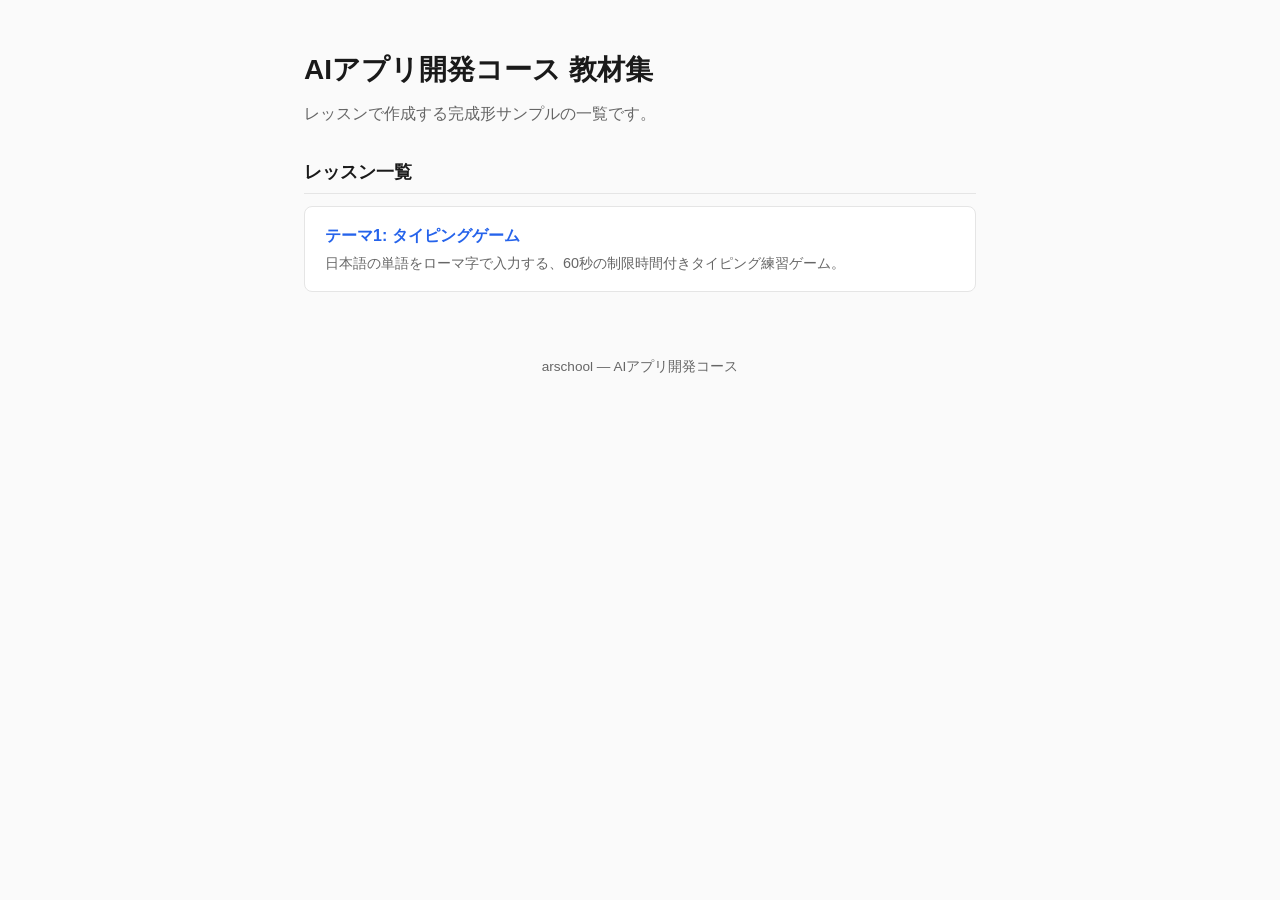
==== docs/index.html @ 4d73a26d "add theme1 typing game lesson Co-Authored-By: Claude Opus 4.7 (1M context) <noreply@anthropic.com>" ====
<!DOCTYPE html>
<html lang="ja">
<head>
  <meta charset="UTF-8">
  <meta name="viewport" content="width=device-width, initial-scale=1.0">
  <title>AIアプリ開発コース 教材集</title>
  <style>
    :root {
      color-scheme: light dark;
      --fg: #1a1a1a;
      --bg: #fafafa;
      --muted: #666;
      --accent: #2563eb;
      --card: #fff;
      --border: #e5e5e5;
    }
    @media (prefers-color-scheme: dark) {
      :root {
        --fg: #f0f0f0;
        --bg: #121212;
        --muted: #aaa;
        --accent: #60a5fa;
        --card: #1e1e1e;
        --border: #333;
      }
    }
    * { box-sizing: border-box; }
    body {
      margin: 0;
      font-family: -apple-system, BlinkMacSystemFont, "Helvetica Neue", "Hiragino Sans", "Yu Gothic", sans-serif;
      color: var(--fg);
      background: var(--bg);
      line-height: 1.6;
    }
    main {
      max-width: 720px;
      margin: 0 auto;
      padding: 48px 24px 96px;
    }
    h1 {
      font-size: 1.75rem;
      margin: 0 0 8px;
    }
    .lead {
      color: var(--muted);
      margin: 0 0 32px;
    }
    h2 {
      font-size: 1.1rem;
      margin: 32px 0 12px;
      padding-bottom: 6px;
      border-bottom: 1px solid var(--border);
    }
    ul.lessons {
      list-style: none;
      padding: 0;
      margin: 0;
      display: grid;
      gap: 12px;
    }
    ul.lessons li {
      background: var(--card);
      border: 1px solid var(--border);
      border-radius: 8px;
      padding: 16px 20px;
    }
    ul.lessons a {
      color: var(--accent);
      text-decoration: none;
      font-weight: 600;
    }
    ul.lessons a:hover { text-decoration: underline; }
    .desc {
      color: var(--muted);
      font-size: 0.9rem;
      margin-top: 4px;
    }
    .empty {
      color: var(--muted);
      font-style: italic;
    }
    footer {
      margin-top: 64px;
      color: var(--muted);
      font-size: 0.85rem;
      text-align: center;
    }
  </style>
</head>
<body>
  <main>
    <h1>AIアプリ開発コース 教材集</h1>
    <p class="lead">レッスンで作成する完成形サンプルの一覧です。</p>

    <h2>レッスン一覧</h2>
    <ul class="lessons">
      <li>
        <a href="theme1-typing-game/">テーマ1: タイピングゲーム</a>
        <div class="desc">日本語の単語をローマ字で入力する、60秒の制限時間付きタイピング練習ゲーム。</div>
      </li>
    </ul>

    <footer>
      arschool — AIアプリ開発コース
    </footer>
  </main>
</body>
</html>
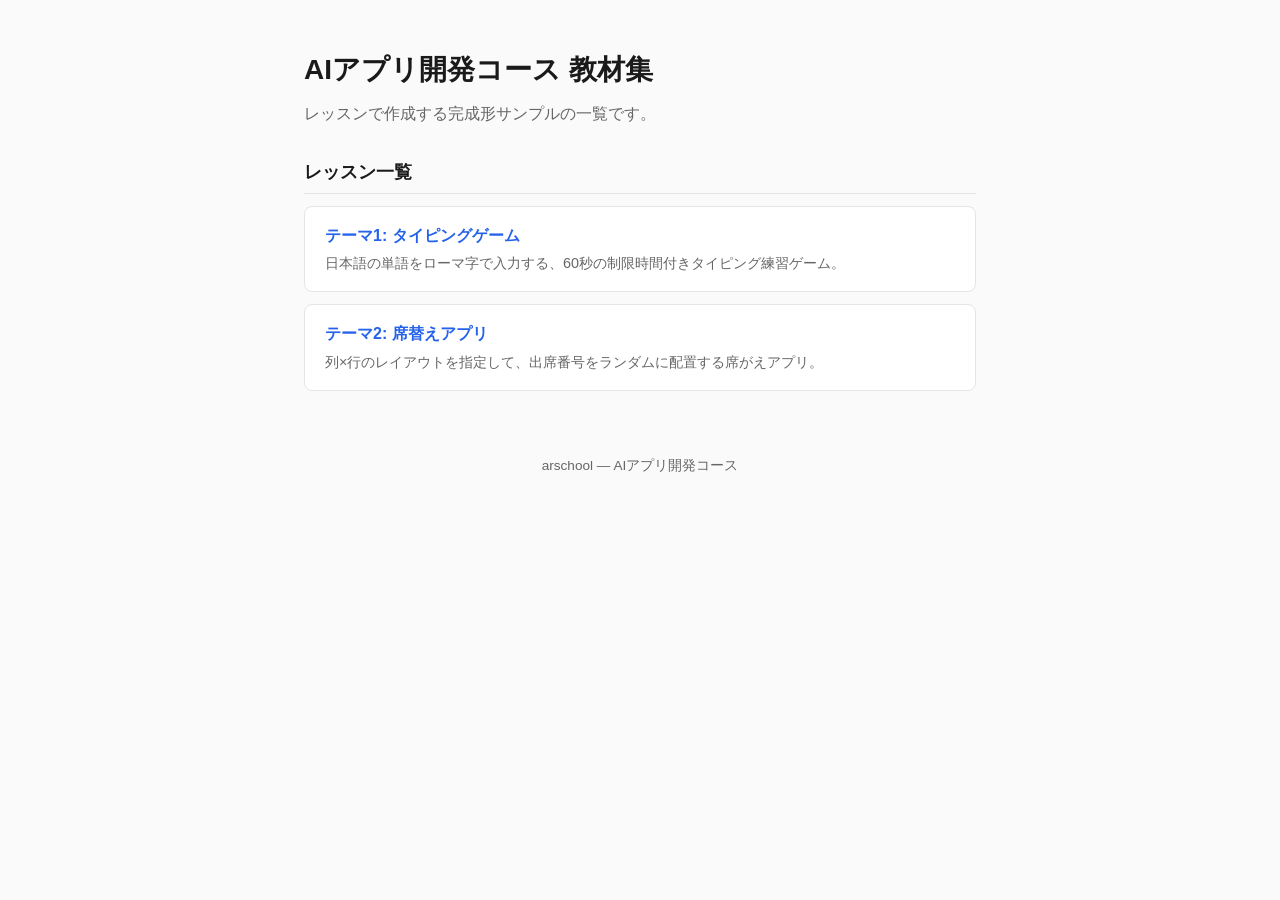
==== commit d0845fc1: "add theme2 seat shuffle lesson Co-Authored-By: Claude Opus 4.7 (1M context) <noreply@anthropic.com>" ====
--- a/docs/index.html
+++ b/docs/index.html
@@ -98,6 +98,10 @@
         <a href="theme1-typing-game/">テーマ1: タイピングゲーム</a>
         <div class="desc">日本語の単語をローマ字で入力する、60秒の制限時間付きタイピング練習ゲーム。</div>
       </li>
+      <li>
+        <a href="theme2-seat-shuffle/">テーマ2: 席替えアプリ</a>
+        <div class="desc">列×行のレイアウトを指定して、出席番号をランダムに配置する席がえアプリ。</div>
+      </li>
     </ul>
 
     <footer>
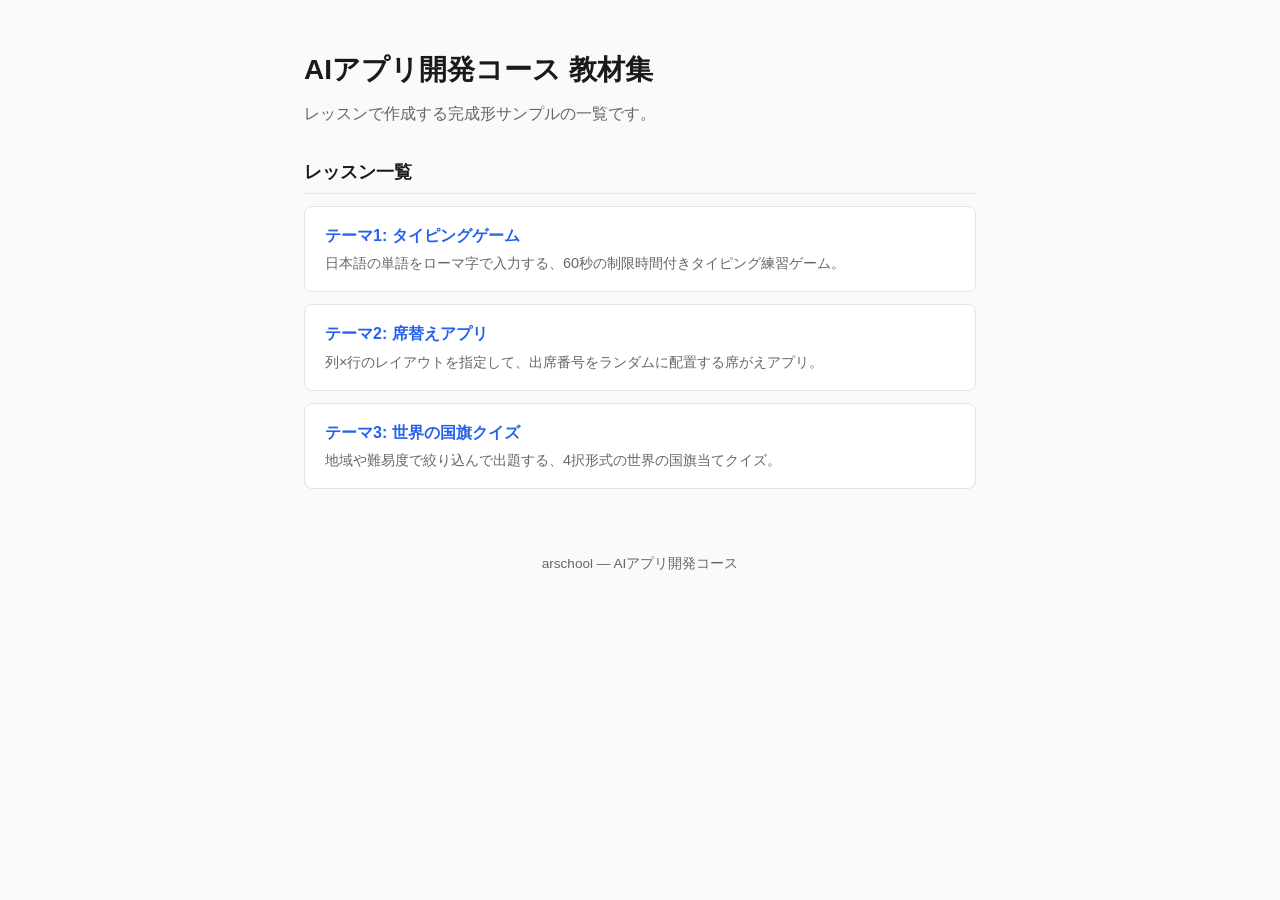
==== commit f77bc045: "Add theme3: world flag quiz lesson - 254問の4択国旗クイズ(地域・難易度フィルター付き) - docs/index.html のレッスン一覧にテーマ3を追加 -" ====
--- a/docs/index.html
+++ b/docs/index.html
@@ -102,6 +102,10 @@
         <a href="theme2-seat-shuffle/">テーマ2: 席替えアプリ</a>
         <div class="desc">列×行のレイアウトを指定して、出席番号をランダムに配置する席がえアプリ。</div>
       </li>
+      <li>
+        <a href="theme3-flag-quiz/">テーマ3: 世界の国旗クイズ</a>
+        <div class="desc">地域や難易度で絞り込んで出題する、4択形式の世界の国旗当てクイズ。</div>
+      </li>
     </ul>
 
     <footer>
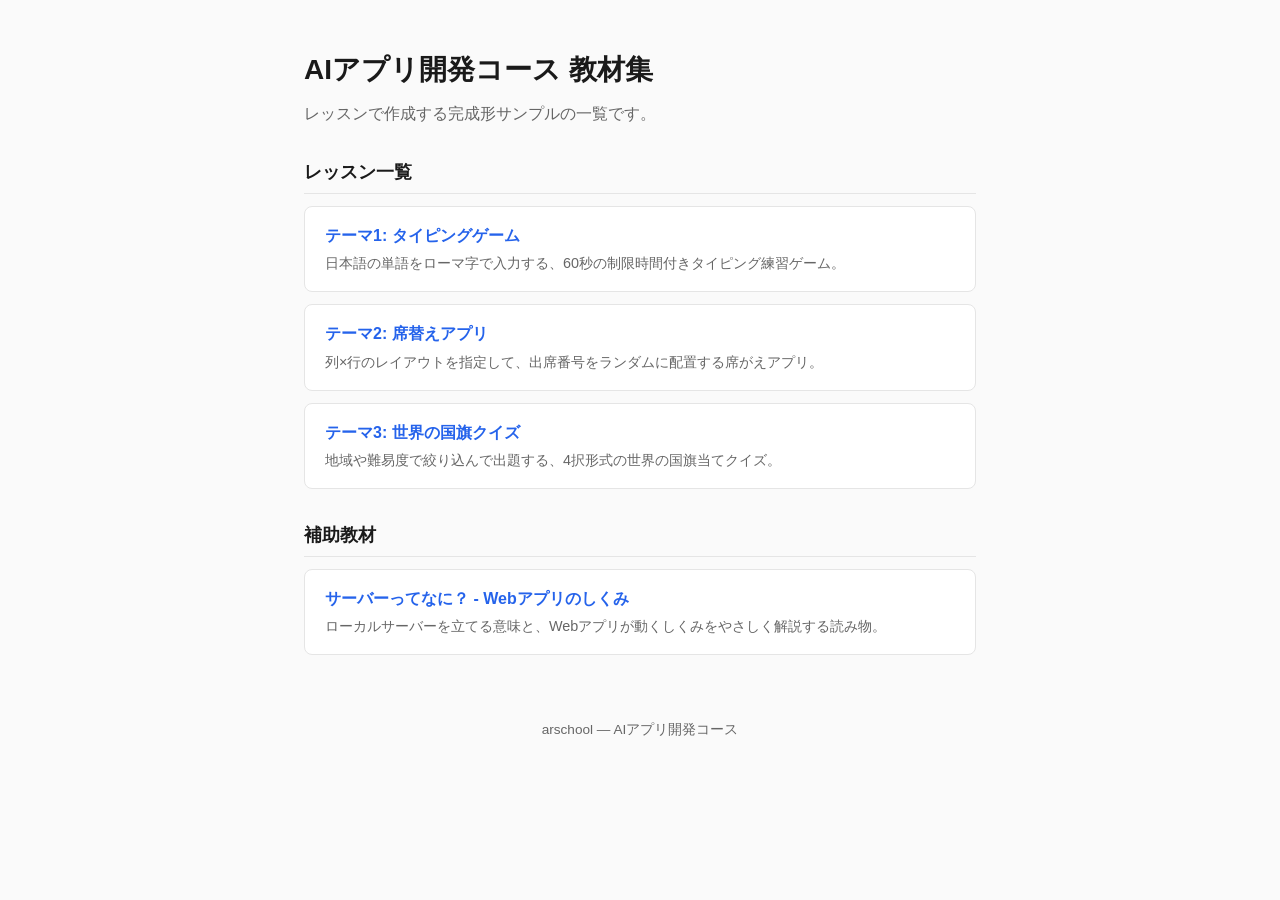
==== commit eac964ea: "Add 補助教材 section linking local-server-guide - レッスン一覧の下に「補助教材」見出しを追加 - ローカルサーバー解説ページ(local-server-gui" ====
--- a/docs/index.html
+++ b/docs/index.html
@@ -108,6 +108,14 @@
       </li>
     </ul>
 
+    <h2>補助教材</h2>
+    <ul class="lessons">
+      <li>
+        <a href="local-server-guide.html">サーバーってなに？ - Webアプリのしくみ</a>
+        <div class="desc">ローカルサーバーを立てる意味と、Webアプリが動くしくみをやさしく解説する読み物。</div>
+      </li>
+    </ul>
+
     <footer>
       arschool — AIアプリ開発コース
     </footer>
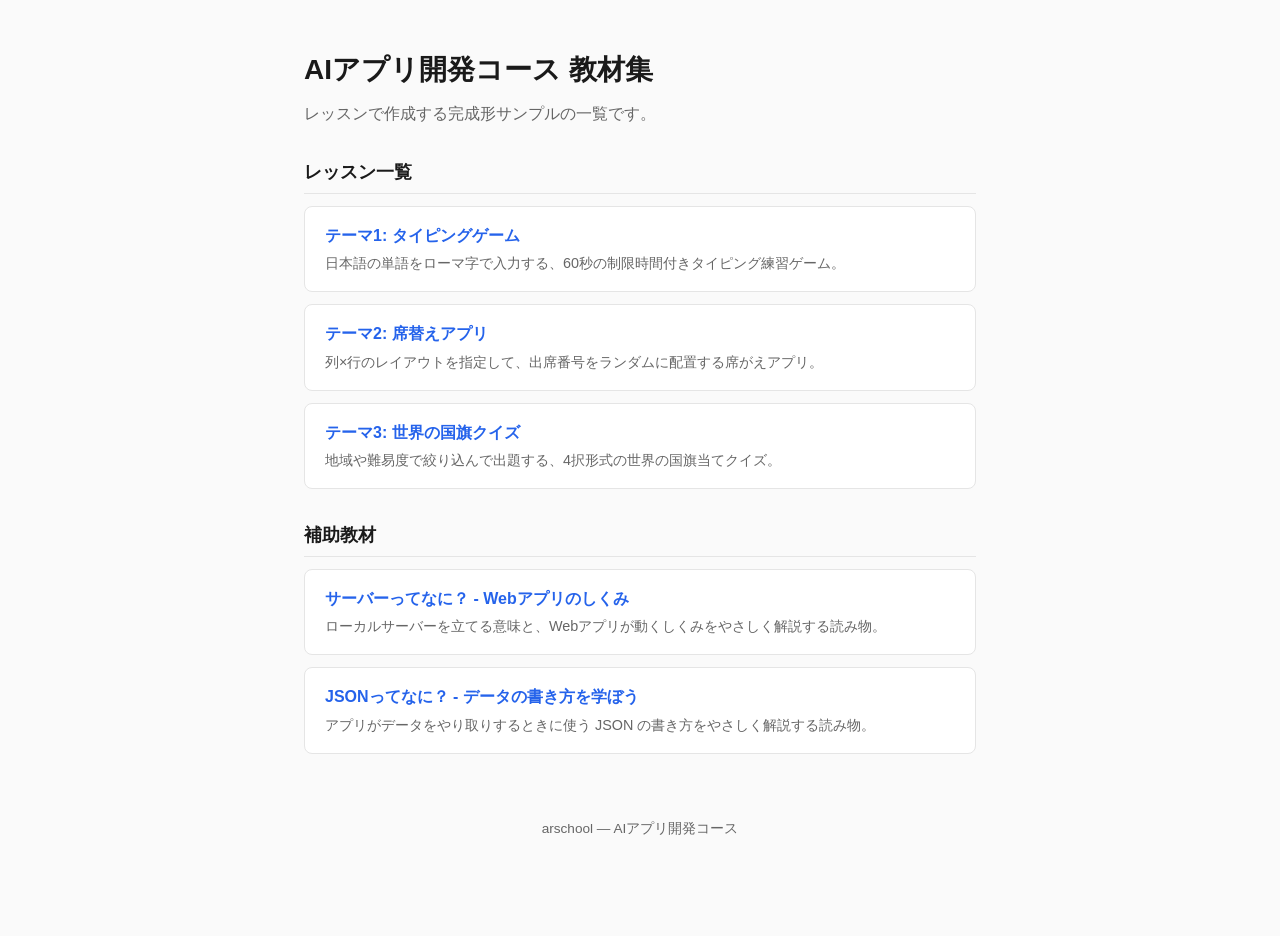
==== commit cc9155c8: "Add JSON guide to 補助教材 section 補助教材の「サーバーってなに？」の下に json-guide.html へのリンクを追加。  Co-Authored-By: Claude" ====
--- a/docs/index.html
+++ b/docs/index.html
@@ -114,6 +114,10 @@
         <a href="local-server-guide.html">サーバーってなに？ - Webアプリのしくみ</a>
         <div class="desc">ローカルサーバーを立てる意味と、Webアプリが動くしくみをやさしく解説する読み物。</div>
       </li>
+      <li>
+        <a href="json-guide.html">JSONってなに？ - データの書き方を学ぼう</a>
+        <div class="desc">アプリがデータをやり取りするときに使う JSON の書き方をやさしく解説する読み物。</div>
+      </li>
     </ul>
 
     <footer>
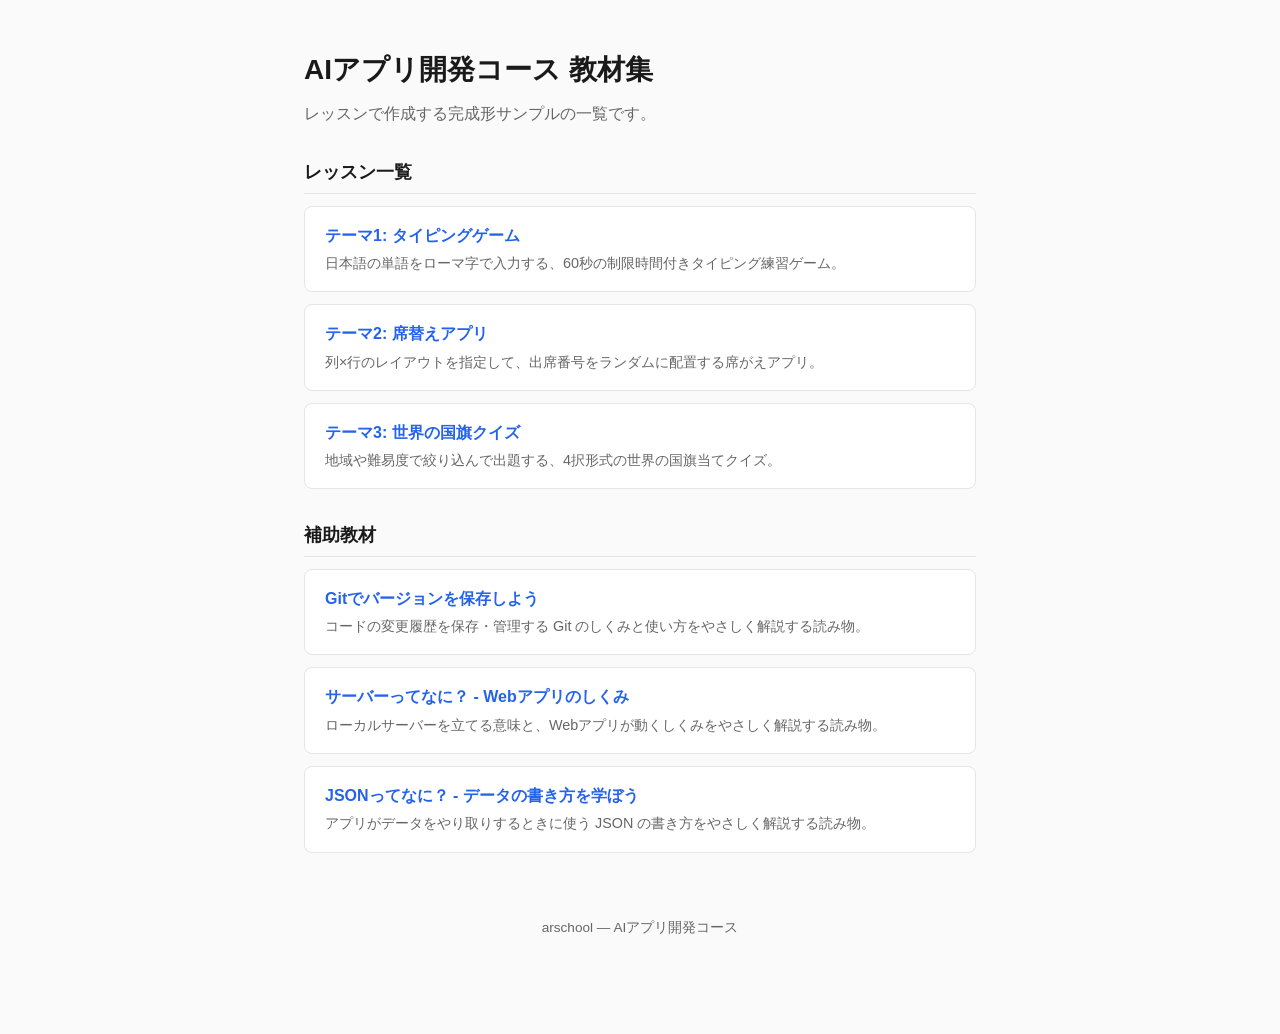
==== commit e82d58a3: "Add git-guide to top of 補助教材 section Co-Authored-By: Claude Opus 4.8 (1M context) <noreply@anthropic" ====
--- a/docs/index.html
+++ b/docs/index.html
@@ -111,6 +111,10 @@
     <h2>補助教材</h2>
     <ul class="lessons">
       <li>
+        <a href="git-guide.html">Gitでバージョンを保存しよう</a>
+        <div class="desc">コードの変更履歴を保存・管理する Git のしくみと使い方をやさしく解説する読み物。</div>
+      </li>
+      <li>
         <a href="local-server-guide.html">サーバーってなに？ - Webアプリのしくみ</a>
         <div class="desc">ローカルサーバーを立てる意味と、Webアプリが動くしくみをやさしく解説する読み物。</div>
       </li>
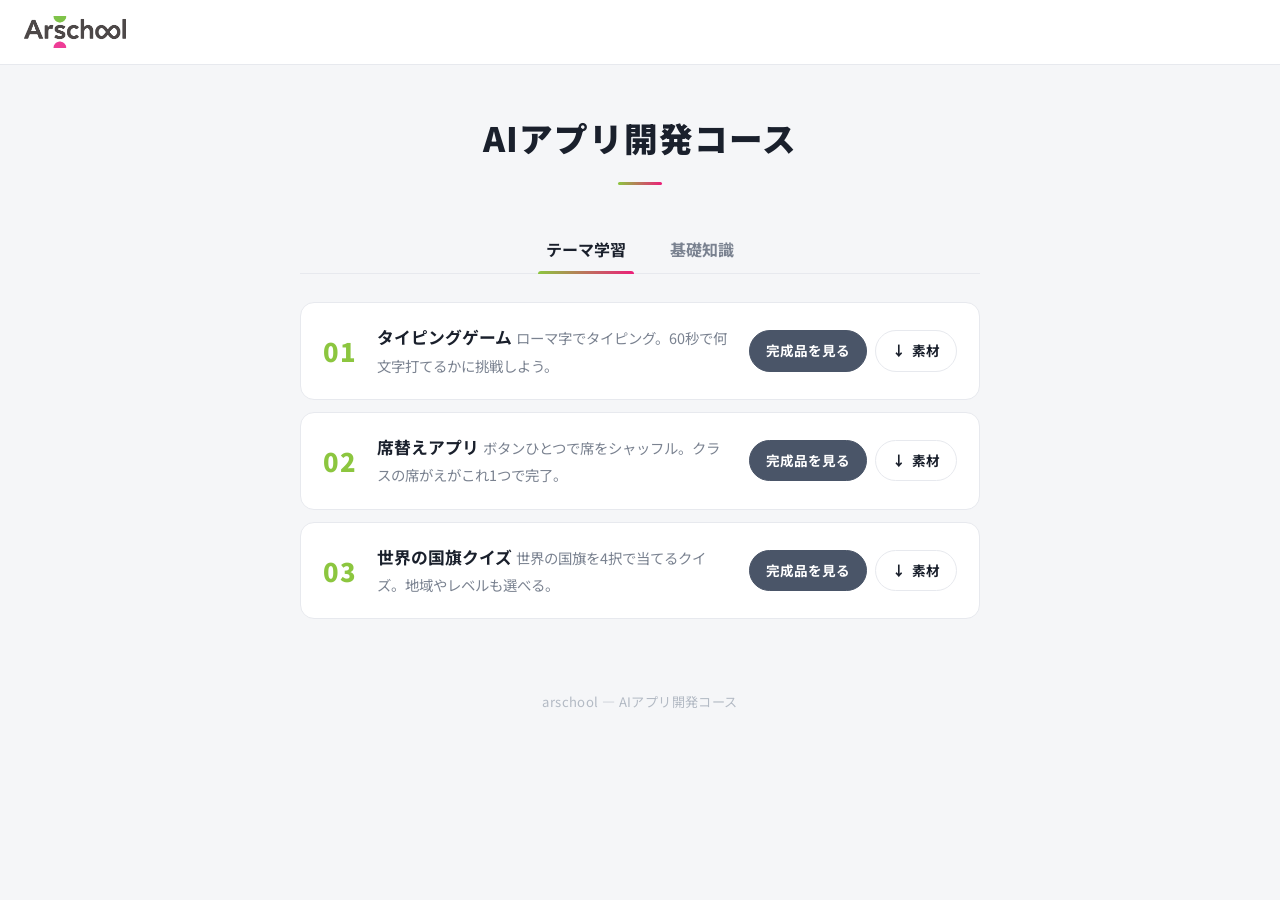
==== commit 6d2f23c6: "Redesign top page: tabs, brand styling, downloadable materials - Rebuild index.html with Arschool lo" ====
--- a/docs/index.html
+++ b/docs/index.html
@@ -5,128 +5,338 @@
   <meta name="viewport" content="width=device-width, initial-scale=1.0">
   <title>AIアプリ開発コース 教材集</title>
   <style>
+    @import url('https://fonts.googleapis.com/css2?family=Noto+Sans+JP:wght@400;500;700;900&display=swap');
+
+    * { margin: 0; padding: 0; box-sizing: border-box; }
+
     :root {
-      color-scheme: light dark;
-      --fg: #1a1a1a;
-      --bg: #fafafa;
-      --muted: #666;
-      --accent: #2563eb;
-      --card: #fff;
-      --border: #e5e5e5;
-    }
-    @media (prefers-color-scheme: dark) {
-      :root {
-        --fg: #f0f0f0;
-        --bg: #121212;
-        --muted: #aaa;
-        --accent: #60a5fa;
-        --card: #1e1e1e;
-        --border: #333;
-      }
-    }
-    * { box-sizing: border-box; }
+      --green: #8cc63f;
+      --pink:  #ec1e79;
+      --sky:   #29a3d6;
+      --ink:   #1a202c;
+      --muted: #7a8290;
+      --line:  #e7e9ee;
+      --bg:    #f5f6f8;
+      --card:  #ffffff;
+    }
+
     body {
-      margin: 0;
-      font-family: -apple-system, BlinkMacSystemFont, "Helvetica Neue", "Hiragino Sans", "Yu Gothic", sans-serif;
-      color: var(--fg);
+      font-family: "Noto Sans JP", "Hiragino Sans", sans-serif;
       background: var(--bg);
-      line-height: 1.6;
-    }
+      color: var(--ink);
+      line-height: 1.7;
+      -webkit-font-smoothing: antialiased;
+    }
+
+    /* ===== ヘッダー ===== */
+    .site-header {
+      display: flex;
+      align-items: center;
+      padding: 16px 24px;
+      background: #fff;
+      border-bottom: 1px solid var(--line);
+    }
+    .site-header .logo {
+      height: 32px;
+      width: auto;
+      display: block;
+    }
+
+    /* ===== ヒーロー ===== */
+    .hero {
+      text-align: center;
+      padding: 44px 24px 24px;
+    }
+    .hero h1 {
+      font-size: 2.1rem;
+      font-weight: 900;
+      letter-spacing: 0.03em;
+      color: var(--ink);
+    }
+    .hero .rule {
+      width: 44px;
+      height: 3px;
+      margin: 16px auto 0;
+      border-radius: 3px;
+      background: linear-gradient(90deg, var(--green), var(--pink));
+    }
+
     main {
       max-width: 720px;
       margin: 0 auto;
-      padding: 48px 24px 96px;
-    }
-    h1 {
-      font-size: 1.75rem;
-      margin: 0 0 8px;
-    }
-    .lead {
+      padding: 8px 20px 88px;
+    }
+
+    /* ===== タブ ===== */
+    .tabs {
+      display: flex;
+      justify-content: center;
+      gap: 4px;
+      border-bottom: 1px solid var(--line);
+      margin: 8px 0 28px;
+    }
+    .tab {
+      font-family: inherit;
+      font-size: 1rem;
+      font-weight: 700;
       color: var(--muted);
-      margin: 0 0 32px;
-    }
-    h2 {
-      font-size: 1.1rem;
-      margin: 32px 0 12px;
-      padding-bottom: 6px;
-      border-bottom: 1px solid var(--border);
-    }
-    ul.lessons {
-      list-style: none;
-      padding: 0;
-      margin: 0;
-      display: grid;
-      gap: 12px;
-    }
-    ul.lessons li {
+      background: none;
+      border: none;
+      padding: 12px 20px;
+      cursor: pointer;
+      position: relative;
+      transition: color 0.18s ease;
+    }
+    .tab:hover { color: var(--ink); }
+    .tab.active { color: var(--ink); }
+    .tab.active::after {
+      content: "";
+      position: absolute;
+      left: 12px; right: 12px;
+      bottom: -1px;
+      height: 3px;
+      border-radius: 3px 3px 0 0;
+      background: linear-gradient(90deg, var(--green), var(--pink));
+    }
+
+    .panel { display: none; }
+    .panel.active { display: block; }
+
+    /* ===== カード ===== */
+    .cards { list-style: none; display: grid; gap: 12px; }
+
+    .card {
+      display: flex;
+      align-items: center;
+      gap: 20px;
       background: var(--card);
-      border: 1px solid var(--border);
-      border-radius: 8px;
-      padding: 16px 20px;
-    }
-    ul.lessons a {
-      color: var(--accent);
+      border: 1px solid var(--line);
+      border-radius: 14px;
+      padding: 20px 22px;
       text-decoration: none;
-      font-weight: 600;
-    }
-    ul.lessons a:hover { text-decoration: underline; }
-    .desc {
+      color: inherit;
+      position: relative;
+      transition: transform 0.18s ease, box-shadow 0.18s ease, border-color 0.18s ease;
+    }
+    .card:hover {
+      transform: translateY(-2px);
+      border-color: #d5d9e0;
+      box-shadow: 0 10px 24px rgba(26,32,44,0.08);
+    }
+
+    .card .num {
+      flex: 0 0 auto;
+      font-size: 1.6rem;
+      font-weight: 900;
+      color: var(--green);
+      letter-spacing: 0.02em;
+      min-width: 34px;
+    }
+
+    /* 基礎知識カードの線アイコン（番号と同じ幅・水色） */
+    .card .ic {
+      flex: 0 0 auto;
+      width: 34px;
+      color: var(--sky);
+      display: flex;
+      align-items: center;
+      justify-content: center;
+    }
+    .card .ic svg {
+      width: 27px; height: 27px;
+      fill: none;
+      stroke: currentColor;
+      stroke-width: 1.8;
+      stroke-linecap: round;
+      stroke-linejoin: round;
+    }
+
+    .card .body { flex: 1 1 auto; min-width: 0; }
+    .card .title {
+      font-size: 1.05rem;
+      font-weight: 700;
+      color: var(--ink);
+      margin-bottom: 2px;
+    }
+    .card .desc {
+      font-size: 0.9rem;
       color: var(--muted);
-      font-size: 0.9rem;
-      margin-top: 4px;
-    }
-    .empty {
-      color: var(--muted);
-      font-style: italic;
-    }
+      line-height: 1.6;
+    }
+
+    /* アクションボタン */
+    .actions {
+      flex: 0 0 auto;
+      display: flex;
+      align-items: center;
+      gap: 8px;
+    }
+    .btn {
+      display: inline-flex;
+      align-items: center;
+      gap: 6px;
+      white-space: nowrap;
+      font-size: 0.85rem;
+      font-weight: 700;
+      text-decoration: none;
+      border-radius: 999px;
+      padding: 8px 16px;
+      transition: background 0.18s ease, border-color 0.18s ease, color 0.18s ease;
+    }
+    .btn-primary {
+      background: #4a5568;
+      color: #fff;
+      border: 1px solid #4a5568;
+    }
+    .btn-primary:hover { background: #3a4356; border-color: #3a4356; }
+    .btn-ghost {
+      background: #fff;
+      color: var(--ink);
+      border: 1px solid var(--line);
+    }
+    .btn-ghost::before { content: "↓"; font-weight: 900; }
+    .btn-ghost:hover { border-color: var(--green); color: var(--green); background: #f6faef; }
+
     footer {
-      margin-top: 64px;
-      color: var(--muted);
-      font-size: 0.85rem;
+      margin-top: 72px;
       text-align: center;
+      color: #b3bac4;
+      font-size: 0.82rem;
+      letter-spacing: 0.03em;
+    }
+
+    @media (max-width: 520px) {
+      .hero h1 { font-size: 1.7rem; }
+      .card { padding: 16px 18px; gap: 12px 14px; flex-wrap: wrap; }
+      .card .num { font-size: 1.3rem; min-width: 26px; }
+      .card .ic { width: 26px; }
+      .card .ic svg { width: 24px; height: 24px; }
+      .actions { width: 100%; justify-content: flex-end; }
     }
   </style>
 </head>
 <body>
+  <header class="site-header">
+    <img class="logo" src="assets/arschool_logo.png" alt="Arschool">
+  </header>
+
+  <div class="hero">
+    <h1>AIアプリ開発コース</h1>
+    <div class="rule"></div>
+  </div>
+
   <main>
-    <h1>AIアプリ開発コース 教材集</h1>
-    <p class="lead">レッスンで作成する完成形サンプルの一覧です。</p>
-
-    <h2>レッスン一覧</h2>
-    <ul class="lessons">
-      <li>
-        <a href="theme1-typing-game/">テーマ1: タイピングゲーム</a>
-        <div class="desc">日本語の単語をローマ字で入力する、60秒の制限時間付きタイピング練習ゲーム。</div>
-      </li>
-      <li>
-        <a href="theme2-seat-shuffle/">テーマ2: 席替えアプリ</a>
-        <div class="desc">列×行のレイアウトを指定して、出席番号をランダムに配置する席がえアプリ。</div>
-      </li>
-      <li>
-        <a href="theme3-flag-quiz/">テーマ3: 世界の国旗クイズ</a>
-        <div class="desc">地域や難易度で絞り込んで出題する、4択形式の世界の国旗当てクイズ。</div>
-      </li>
-    </ul>
-
-    <h2>補助教材</h2>
-    <ul class="lessons">
-      <li>
-        <a href="git-guide.html">Gitでバージョンを保存しよう</a>
-        <div class="desc">コードの変更履歴を保存・管理する Git のしくみと使い方をやさしく解説する読み物。</div>
-      </li>
-      <li>
-        <a href="local-server-guide.html">サーバーってなに？ - Webアプリのしくみ</a>
-        <div class="desc">ローカルサーバーを立てる意味と、Webアプリが動くしくみをやさしく解説する読み物。</div>
-      </li>
-      <li>
-        <a href="json-guide.html">JSONってなに？ - データの書き方を学ぼう</a>
-        <div class="desc">アプリがデータをやり取りするときに使う JSON の書き方をやさしく解説する読み物。</div>
-      </li>
-    </ul>
+    <nav class="tabs">
+      <button class="tab active" data-target="panel-theme">テーマ学習</button>
+      <button class="tab" data-target="panel-basics">基礎知識</button>
+    </nav>
+
+    <div id="panel-theme" class="panel active">
+      <ul class="cards">
+        <li>
+          <div class="card">
+            <span class="num">01</span>
+            <span class="body">
+              <span class="title">タイピングゲーム</span>
+              <span class="desc">ローマ字でタイピング。60秒で何文字打てるかに挑戦しよう。</span>
+            </span>
+            <span class="actions">
+              <a class="btn btn-primary" href="theme1-typing-game/">完成品を見る</a>
+              <a class="btn btn-ghost" href="downloads/words.csv" download>素材</a>
+            </span>
+          </div>
+        </li>
+        <li>
+          <div class="card">
+            <span class="num">02</span>
+            <span class="body">
+              <span class="title">席替えアプリ</span>
+              <span class="desc">ボタンひとつで席をシャッフル。クラスの席がえがこれ1つで完了。</span>
+            </span>
+            <span class="actions">
+              <a class="btn btn-primary" href="theme2-seat-shuffle/">完成品を見る</a>
+              <a class="btn btn-ghost" href="downloads/seat-images.zip" download>素材</a>
+            </span>
+          </div>
+        </li>
+        <li>
+          <div class="card">
+            <span class="num">03</span>
+            <span class="body">
+              <span class="title">世界の国旗クイズ</span>
+              <span class="desc">世界の国旗を4択で当てるクイズ。地域やレベルも選べる。</span>
+            </span>
+            <span class="actions">
+              <a class="btn btn-primary" href="theme3-flag-quiz/">完成品を見る</a>
+              <a class="btn btn-ghost" href="downloads/flags.zip" download>素材</a>
+            </span>
+          </div>
+        </li>
+      </ul>
+    </div>
+
+    <div id="panel-basics" class="panel">
+      <ul class="cards">
+        <li>
+          <div class="card">
+            <span class="ic" aria-hidden="true">
+              <svg viewBox="0 0 24 24"><rect x="3" y="4" width="18" height="7" rx="1.5"/><rect x="3" y="13" width="18" height="7" rx="1.5"/><line x1="7" y1="7.5" x2="7.01" y2="7.5"/><line x1="7" y1="16.5" x2="7.01" y2="16.5"/></svg>
+            </span>
+            <span class="body">
+              <span class="title">サーバーってなに？</span>
+              <span class="desc">Webアプリが動くしくみと、サーバーを立てる意味を解説。</span>
+            </span>
+            <span class="actions">
+              <a class="btn btn-primary" href="guides/local-server-guide.html">読む</a>
+            </span>
+          </div>
+        </li>
+        <li>
+          <div class="card">
+            <span class="ic" aria-hidden="true">
+              <svg viewBox="0 0 24 24"><circle cx="6" cy="6" r="2.5"/><circle cx="6" cy="18" r="2.5"/><circle cx="18" cy="8" r="2.5"/><path d="M6 8.5v7"/><path d="M18 10.5c0 4-6 2-6 6"/></svg>
+            </span>
+            <span class="body">
+              <span class="title">Gitでバージョンを保存しよう</span>
+              <span class="desc">コードを「セーブ」するしくみ、Git をやさしく解説。</span>
+            </span>
+            <span class="actions">
+              <a class="btn btn-primary" href="guides/git-guide.html">読む</a>
+            </span>
+          </div>
+        </li>
+        <li>
+          <div class="card">
+            <span class="ic" aria-hidden="true">
+              <svg viewBox="0 0 24 24"><path d="M9 4C6.5 4 6 5.5 6 7v2c0 1.5-1 2.5-2.5 3C5 13.5 6 14.5 6 16v2c0 1.5.5 3 3 3"/><path d="M15 4c2.5 0 3 1.5 3 3v2c0 1.5 1 2.5 2.5 3C19 13.5 18 14.5 18 16v2c0 1.5-.5 3-3 3"/></svg>
+            </span>
+            <span class="body">
+              <span class="title">JSONってなに？</span>
+              <span class="desc">アプリがデータをやり取りするときに使う JSON の書き方を学ぶ。</span>
+            </span>
+            <span class="actions">
+              <a class="btn btn-primary" href="guides/json-guide.html">読む</a>
+            </span>
+          </div>
+        </li>
+      </ul>
+    </div>
 
     <footer>
       arschool — AIアプリ開発コース
     </footer>
   </main>
+
+  <script>
+    const tabs = document.querySelectorAll('.tab');
+    tabs.forEach(tab => {
+      tab.addEventListener('click', () => {
+        tabs.forEach(t => t.classList.remove('active'));
+        document.querySelectorAll('.panel').forEach(p => p.classList.remove('active'));
+        tab.classList.add('active');
+        document.getElementById(tab.dataset.target).classList.add('active');
+      });
+    });
+  </script>
 </body>
 </html>
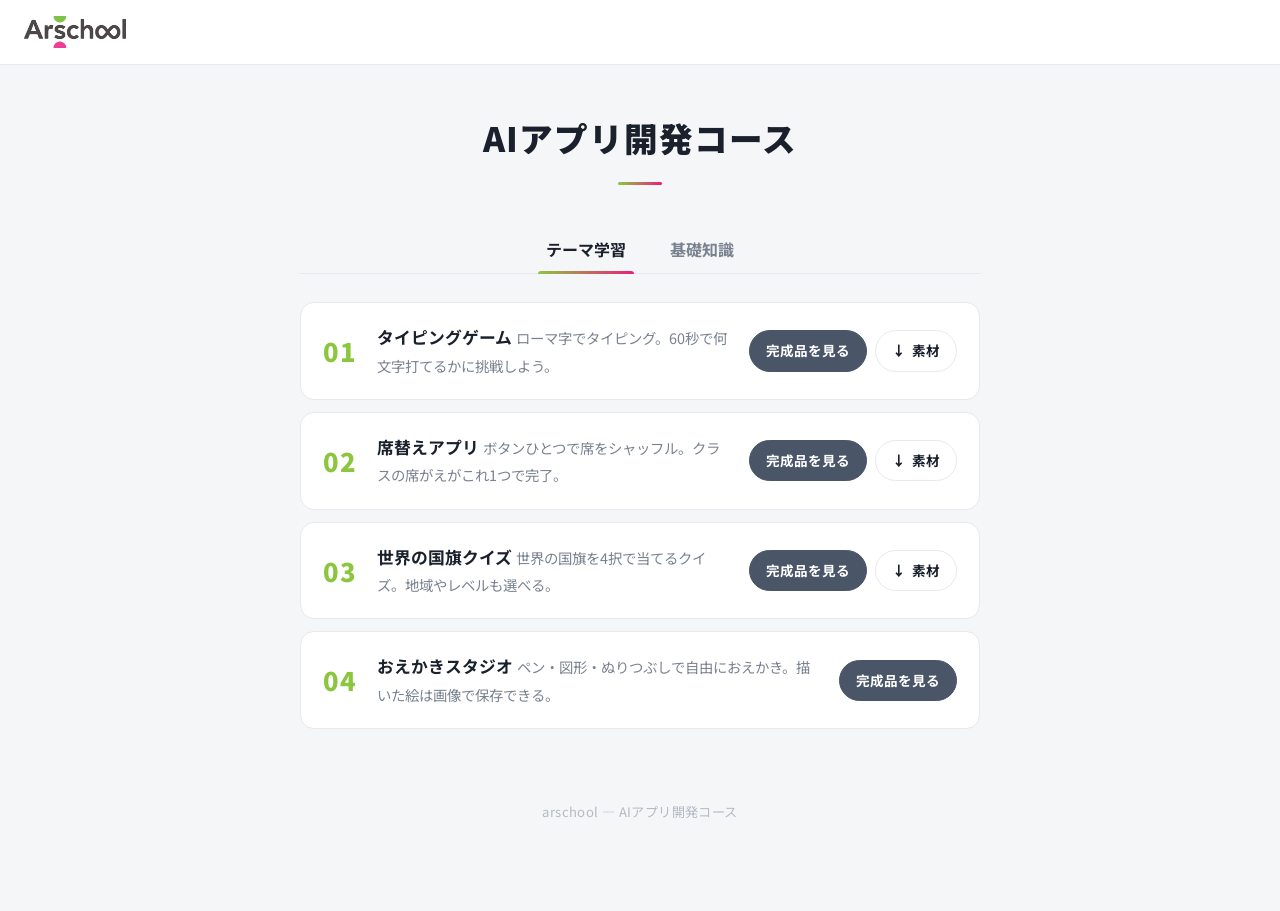
==== commit aa20eddd: "Add theme4: paint app lesson Co-Authored-By: Claude Fable 5 <noreply@anthropic.com>" ====
--- a/docs/index.html
+++ b/docs/index.html
@@ -269,6 +269,18 @@
             <span class="actions">
               <a class="btn btn-primary" href="theme3-flag-quiz/">完成品を見る</a>
               <a class="btn btn-ghost" href="downloads/flags.zip" download>素材</a>
+            </span>
+          </div>
+        </li>
+        <li>
+          <div class="card">
+            <span class="num">04</span>
+            <span class="body">
+              <span class="title">おえかきスタジオ</span>
+              <span class="desc">ペン・図形・ぬりつぶしで自由におえかき。描いた絵は画像で保存できる。</span>
+            </span>
+            <span class="actions">
+              <a class="btn btn-primary" href="theme4-paint-app/">完成品を見る</a>
             </span>
           </div>
         </li>
